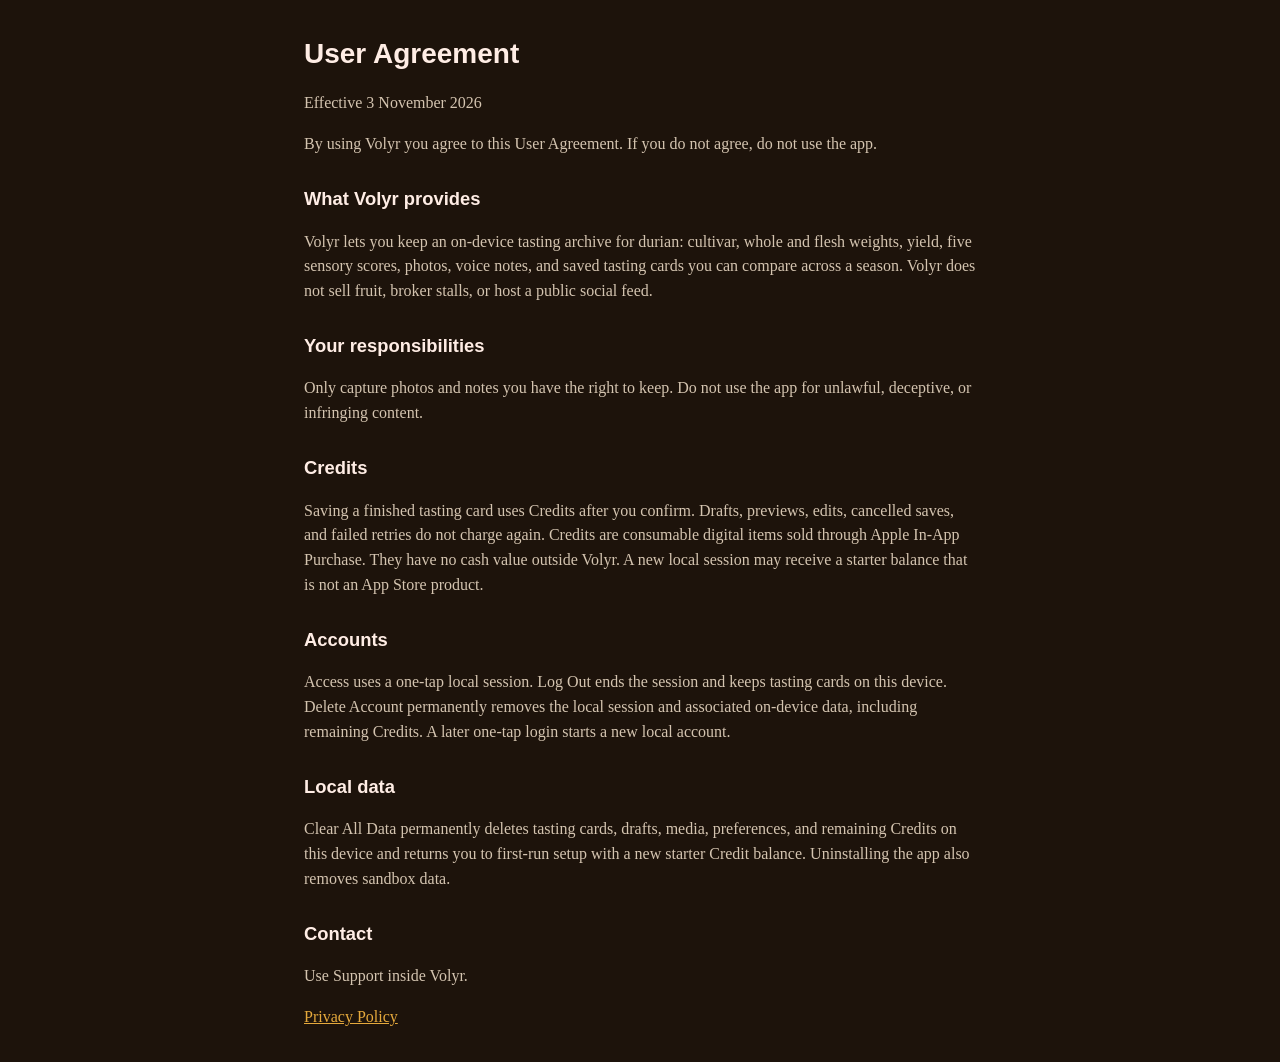
==== user-agreement.html @ 23589a87 "Add Volyr Privacy Policy and User Agreement" ====
<!DOCTYPE html>
<html lang="en">
<head>
  <meta charset="utf-8" />
  <meta name="viewport" content="width=device-width, initial-scale=1" />
  <title>User Agreement — Volyr</title>
  <link rel="stylesheet" href="legal.css" />
</head>
<body>
  <main>
    <h1>User Agreement</h1>
    <p>Effective 3 November 2026</p>
    <p>By using Volyr you agree to this User Agreement. If you do not agree, do not use the app.</p>

    <h2>What Volyr provides</h2>
    <p>Volyr lets you keep an on-device tasting archive for durian: cultivar, whole and flesh weights, yield, five sensory scores, photos, voice notes, and saved tasting cards you can compare across a season. Volyr does not sell fruit, broker stalls, or host a public social feed.</p>

    <h2>Your responsibilities</h2>
    <p>Only capture photos and notes you have the right to keep. Do not use the app for unlawful, deceptive, or infringing content.</p>

    <h2>Credits</h2>
    <p>Saving a finished tasting card uses Credits after you confirm. Drafts, previews, edits, cancelled saves, and failed retries do not charge again. Credits are consumable digital items sold through Apple In-App Purchase. They have no cash value outside Volyr. A new local session may receive a starter balance that is not an App Store product.</p>

    <h2>Accounts</h2>
    <p>Access uses a one-tap local session. Log Out ends the session and keeps tasting cards on this device. Delete Account permanently removes the local session and associated on-device data, including remaining Credits. A later one-tap login starts a new local account.</p>

    <h2>Local data</h2>
    <p>Clear All Data permanently deletes tasting cards, drafts, media, preferences, and remaining Credits on this device and returns you to first-run setup with a new starter Credit balance. Uninstalling the app also removes sandbox data.</p>

    <h2>Contact</h2>
    <p>Use Support inside Volyr.</p>
    <p><a href="privacy-policy.html">Privacy Policy</a></p>
  </main>
</body>
</html>
---- legal.css ----
body {
  font-family: Georgia, "Times New Roman", serif;
  max-width: 42rem;
  margin: 2rem auto;
  padding: 0 1.25rem;
  color: #fff8f5;
  background: #1d130b;
  line-height: 1.55;
}
h1, h2 {
  font-family: "Trebuchet MS", "Segoe UI", sans-serif;
  color: #ffede5;
}
h1 { font-size: 1.75rem; margin-bottom: 0.35rem; }
h2 { font-size: 1.15rem; margin-top: 1.75rem; }
p, li { color: #d4c4b0; }
a { color: #e5a93c; }
ul { padding-left: 1.2rem; }
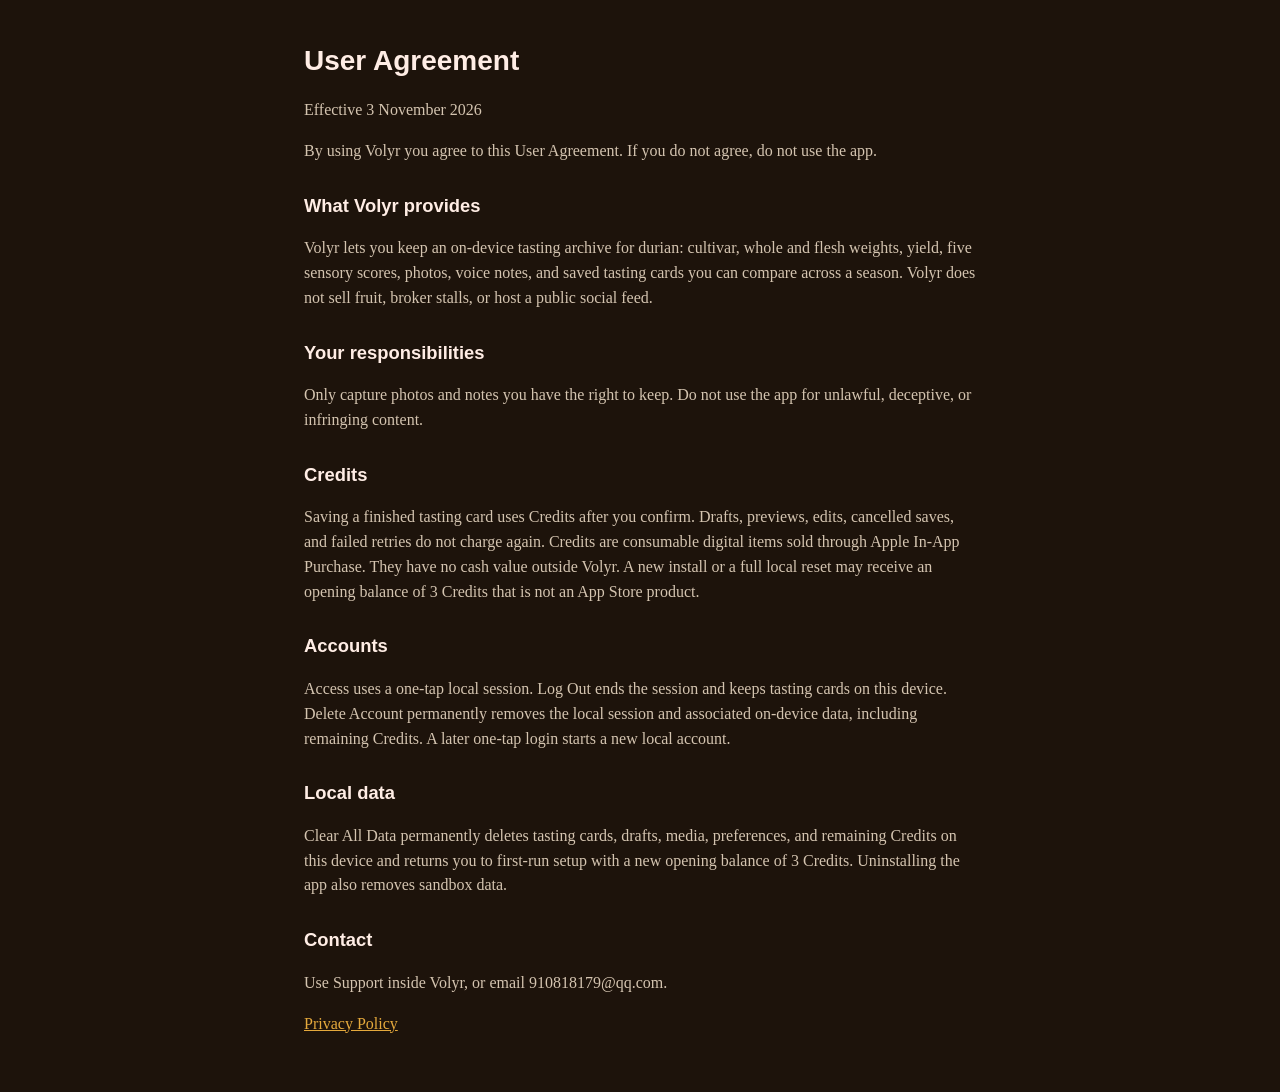
==== commit db3a136d: "Align legal copy with opening Credits and camera actions." ====
--- a/user-agreement.html
+++ b/user-agreement.html
@@ -19,16 +19,16 @@
     <p>Only capture photos and notes you have the right to keep. Do not use the app for unlawful, deceptive, or infringing content.</p>
 
     <h2>Credits</h2>
-    <p>Saving a finished tasting card uses Credits after you confirm. Drafts, previews, edits, cancelled saves, and failed retries do not charge again. Credits are consumable digital items sold through Apple In-App Purchase. They have no cash value outside Volyr. A new local session may receive a starter balance that is not an App Store product.</p>
+    <p>Saving a finished tasting card uses Credits after you confirm. Drafts, previews, edits, cancelled saves, and failed retries do not charge again. Credits are consumable digital items sold through Apple In-App Purchase. They have no cash value outside Volyr. A new install or a full local reset may receive an opening balance of 3 Credits that is not an App Store product.</p>
 
     <h2>Accounts</h2>
     <p>Access uses a one-tap local session. Log Out ends the session and keeps tasting cards on this device. Delete Account permanently removes the local session and associated on-device data, including remaining Credits. A later one-tap login starts a new local account.</p>
 
     <h2>Local data</h2>
-    <p>Clear All Data permanently deletes tasting cards, drafts, media, preferences, and remaining Credits on this device and returns you to first-run setup with a new starter Credit balance. Uninstalling the app also removes sandbox data.</p>
+    <p>Clear All Data permanently deletes tasting cards, drafts, media, preferences, and remaining Credits on this device and returns you to first-run setup with a new opening balance of 3 Credits. Uninstalling the app also removes sandbox data.</p>
 
     <h2>Contact</h2>
-    <p>Use Support inside Volyr.</p>
+    <p>Use Support inside Volyr, or email 910818179@qq.com.</p>
     <p><a href="privacy-policy.html">Privacy Policy</a></p>
   </main>
 </body>
--- a/legal.css
+++ b/legal.css
@@ -1,11 +1,15 @@
+html {
+  background: #1d130b;
+}
 body {
   font-family: Georgia, "Times New Roman", serif;
   max-width: 42rem;
-  margin: 2rem auto;
-  padding: 0 1.25rem;
+  margin: 0 auto;
+  padding: 1.25rem 1.25rem 2.5rem;
   color: #fff8f5;
   background: #1d130b;
   line-height: 1.55;
+  -webkit-text-size-adjust: 100%;
 }
 h1, h2 {
   font-family: "Trebuchet MS", "Segoe UI", sans-serif;
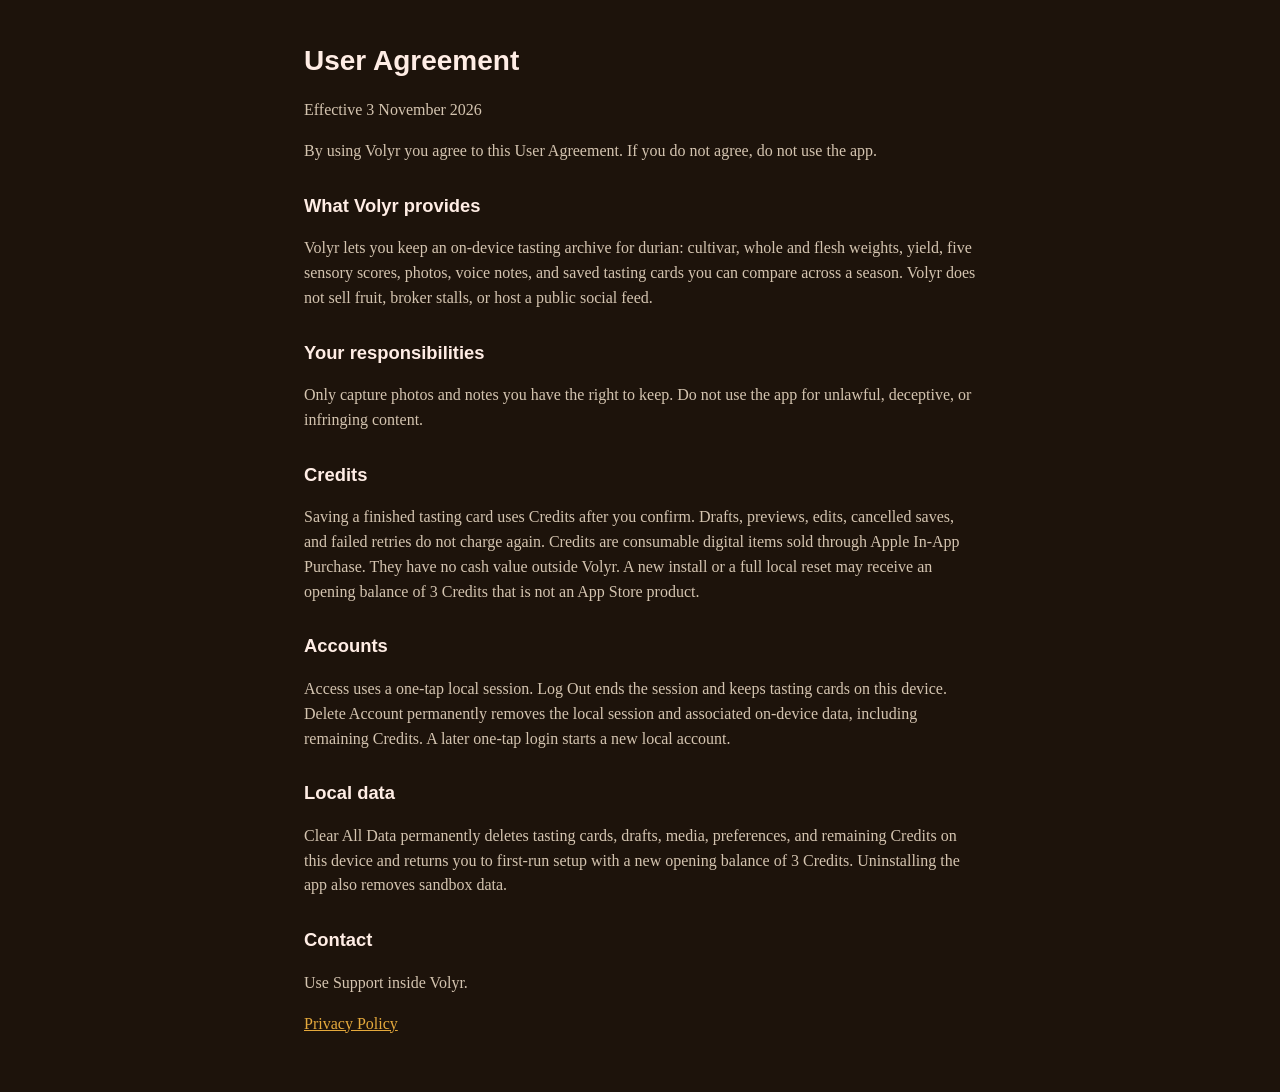
==== commit 386d2436: "Remove contact email from legal pages." ====
--- a/user-agreement.html
+++ b/user-agreement.html
@@ -28,7 +28,7 @@
     <p>Clear All Data permanently deletes tasting cards, drafts, media, preferences, and remaining Credits on this device and returns you to first-run setup with a new opening balance of 3 Credits. Uninstalling the app also removes sandbox data.</p>
 
     <h2>Contact</h2>
-    <p>Use Support inside Volyr, or email 910818179@qq.com.</p>
+    <p>Use Support inside Volyr.</p>
     <p><a href="privacy-policy.html">Privacy Policy</a></p>
   </main>
 </body>
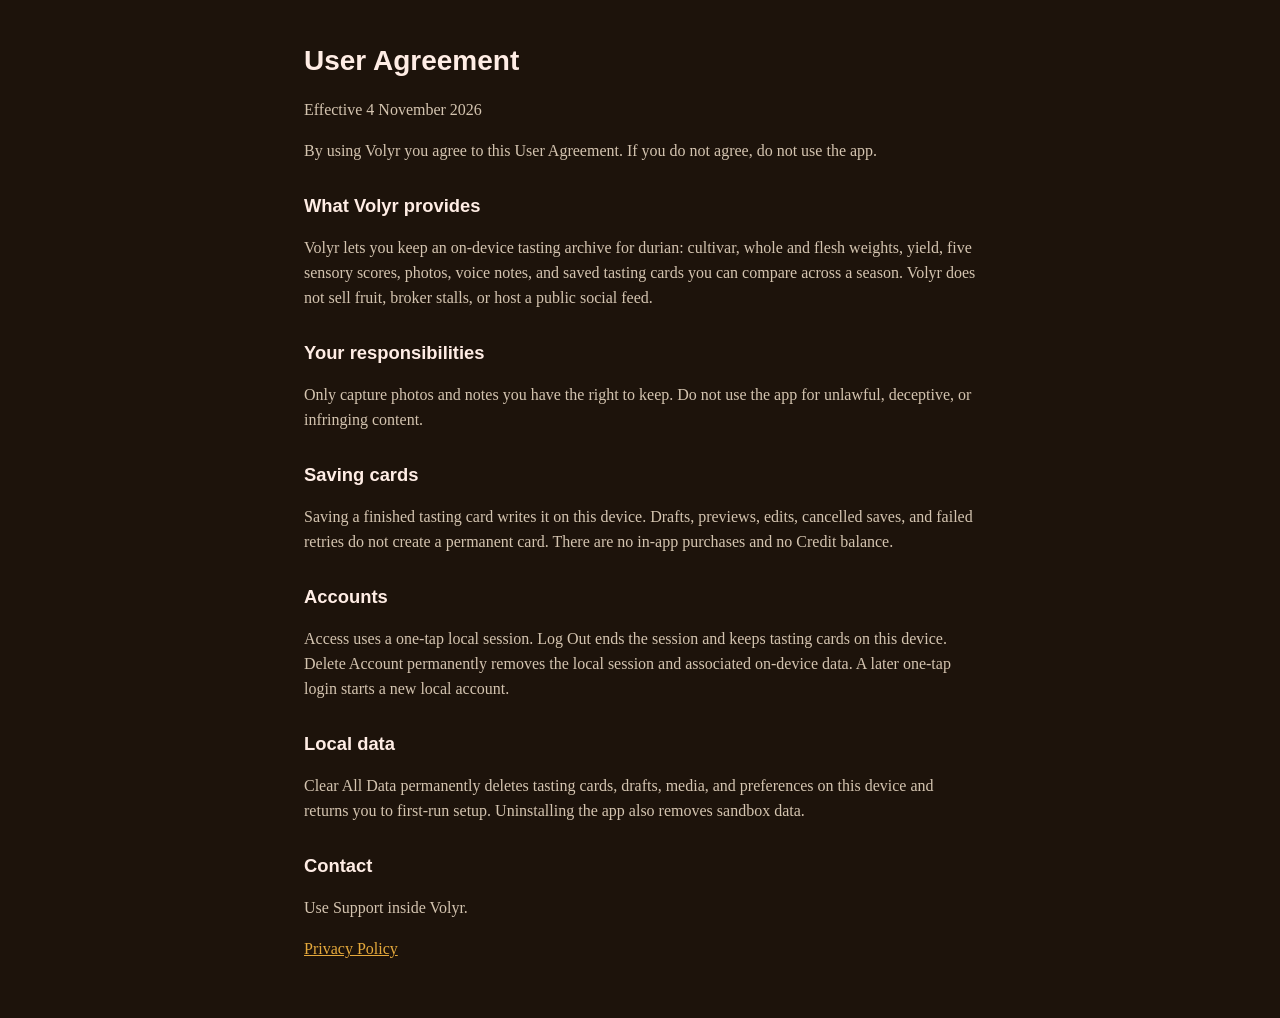
==== commit 3a3ca939: "Remove Credits and IAP from legal copy." ====
--- a/user-agreement.html
+++ b/user-agreement.html
@@ -9,7 +9,7 @@
 <body>
   <main>
     <h1>User Agreement</h1>
-    <p>Effective 3 November 2026</p>
+    <p>Effective 4 November 2026</p>
     <p>By using Volyr you agree to this User Agreement. If you do not agree, do not use the app.</p>
 
     <h2>What Volyr provides</h2>
@@ -18,14 +18,14 @@
     <h2>Your responsibilities</h2>
     <p>Only capture photos and notes you have the right to keep. Do not use the app for unlawful, deceptive, or infringing content.</p>
 
-    <h2>Credits</h2>
-    <p>Saving a finished tasting card uses Credits after you confirm. Drafts, previews, edits, cancelled saves, and failed retries do not charge again. Credits are consumable digital items sold through Apple In-App Purchase. They have no cash value outside Volyr. A new install or a full local reset may receive an opening balance of 3 Credits that is not an App Store product.</p>
+    <h2>Saving cards</h2>
+    <p>Saving a finished tasting card writes it on this device. Drafts, previews, edits, cancelled saves, and failed retries do not create a permanent card. There are no in-app purchases and no Credit balance.</p>
 
     <h2>Accounts</h2>
-    <p>Access uses a one-tap local session. Log Out ends the session and keeps tasting cards on this device. Delete Account permanently removes the local session and associated on-device data, including remaining Credits. A later one-tap login starts a new local account.</p>
+    <p>Access uses a one-tap local session. Log Out ends the session and keeps tasting cards on this device. Delete Account permanently removes the local session and associated on-device data. A later one-tap login starts a new local account.</p>
 
     <h2>Local data</h2>
-    <p>Clear All Data permanently deletes tasting cards, drafts, media, preferences, and remaining Credits on this device and returns you to first-run setup with a new opening balance of 3 Credits. Uninstalling the app also removes sandbox data.</p>
+    <p>Clear All Data permanently deletes tasting cards, drafts, media, and preferences on this device and returns you to first-run setup. Uninstalling the app also removes sandbox data.</p>
 
     <h2>Contact</h2>
     <p>Use Support inside Volyr.</p>
